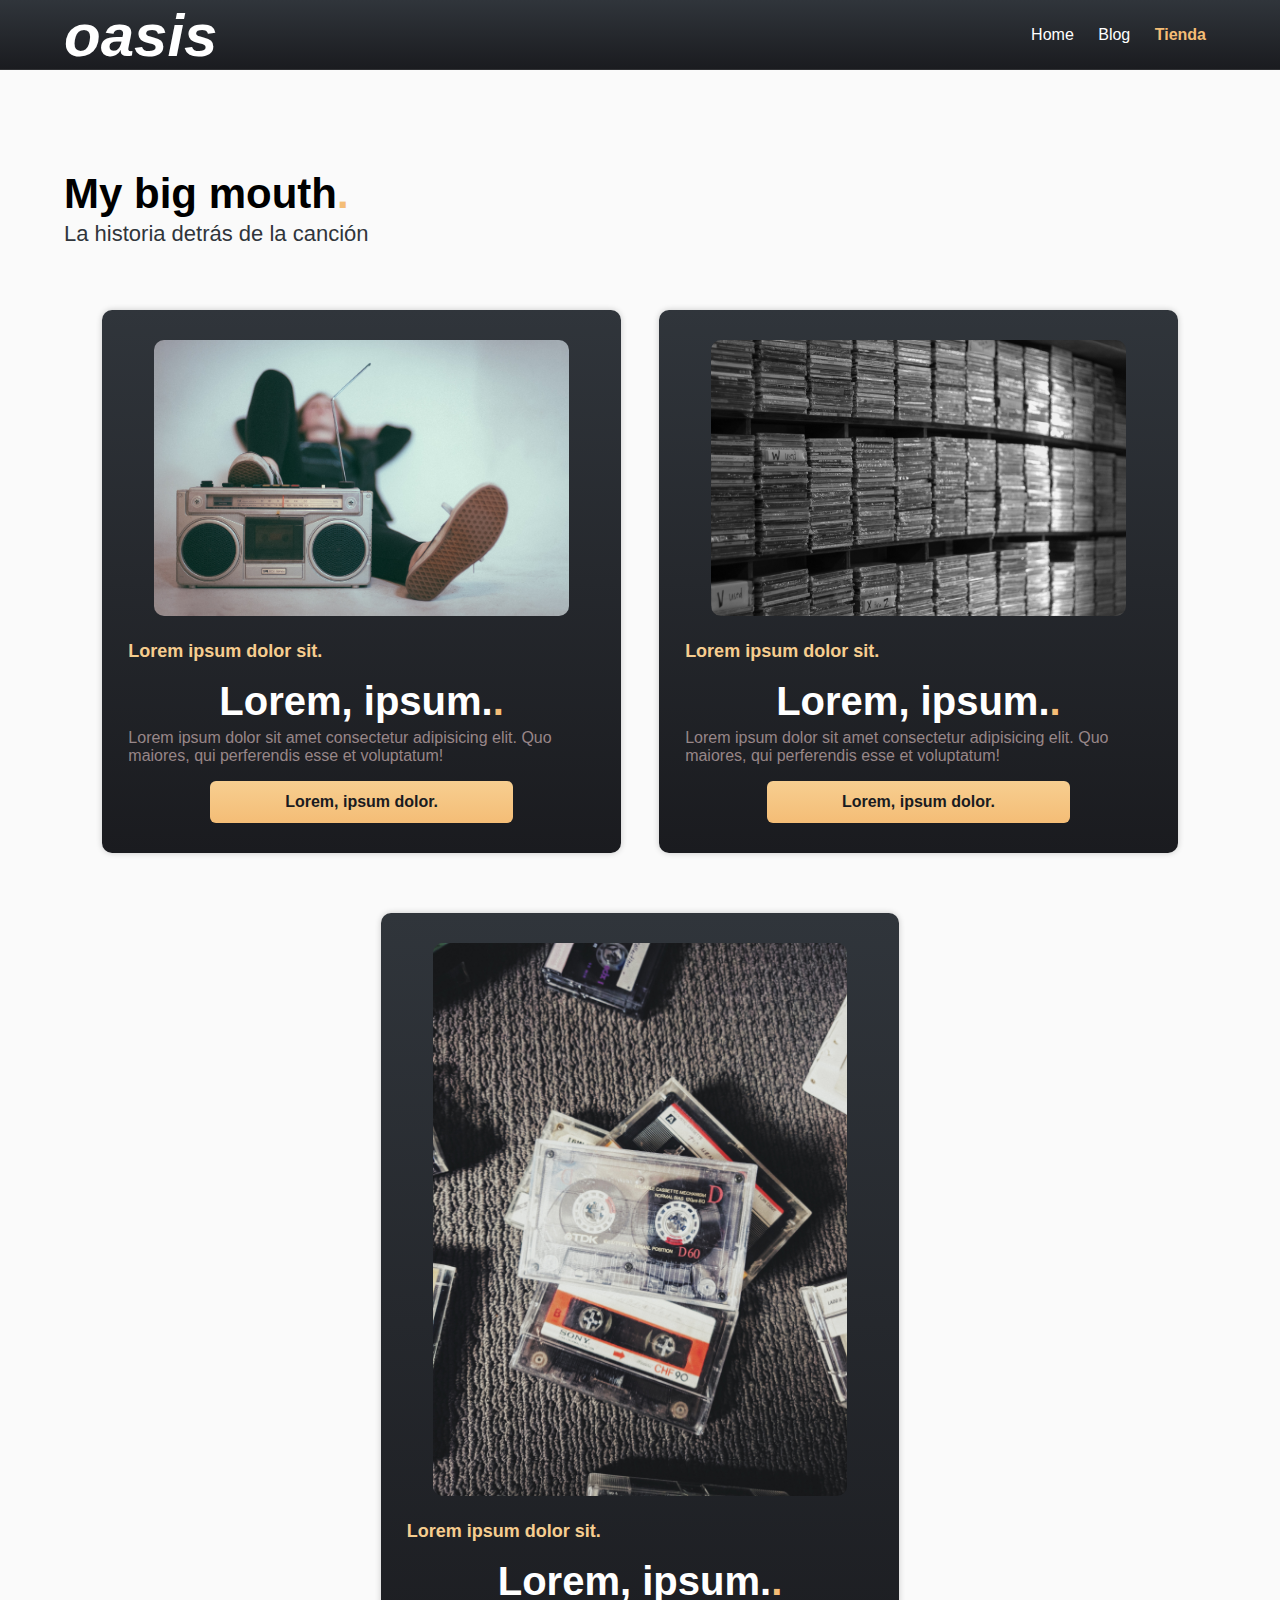
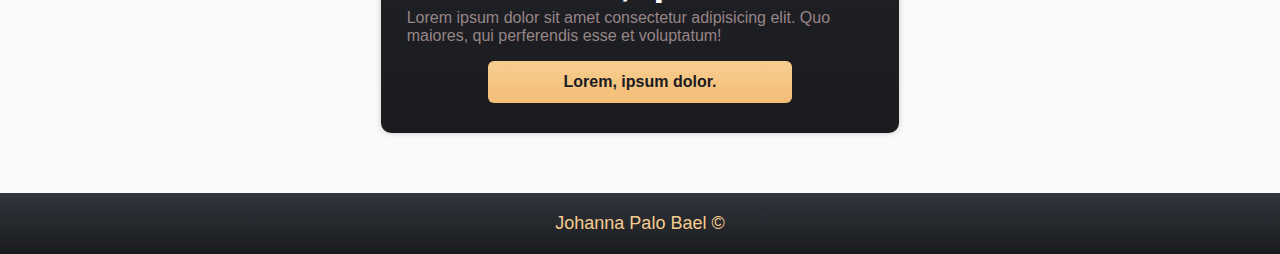
==== blog.html @ 4838f8a0 "First commit" ====
<!DOCTYPE html>
<html lang="en">

<head>
    <meta charset="UTF-8">
    <meta name="viewport" content="width=device-width, initial-scale=1.0">
    <!-- Box icons -->
    <link href='https://cdn.jsdelivr.net/npm/boxicons@2.0.5/css/boxicons.min.css' rel='stylesheet'>
    <!-- Font Awesome -->
    <link rel="stylesheet" href="https://cdnjs.cloudflare.com/ajax/libs/font-awesome/5.14.0/css/all.min.css" />
    <!-- Estilos CSS -->
    <link rel="stylesheet" href="css/styles.css">   
    <title>Blog</title>
</head>

<body>
    <header class="hero">
        <nav class="nav__hero">
            <div class="container nav__container">
                <div class="logo">
                    <h2 class="logo__name">oasis</h2>
                </div>
                <div class="links">
                    <a href="index.html" class="link">Home</a>
                    <a href="#" class="link">Blog</a>
                    <a href="tienda.html" class="link link--active">Tienda</a>
                </div>
            </div>
        </nav>
    </header>

        <section class="services">
            <div class="container">
                <h2 class="subtitle" id="tituloPrueba">My big mouth<span class="point">.</span></h2>
                <p class="copy__section">La historia detrás de la canción</p>

                <article class="container-cards">
                    <div class="card">
                        <img src="resourses/image1.jpg" class="card__img">
                        <div class="cards__text">
                            <p class="card__list">Lorem ipsum dolor sit.</p>
                            <h3 class="card__title">Lorem, ipsum.<span class="point">.</span></h3>
                            <p class="card__copy">Lorem ipsum dolor sit amet consectetur adipisicing elit. Quo maiores,
                                qui perferendis esse et voluptatum!</p>
                            <a href="#" class="card__button">Lorem, ipsum dolor.</a>
                        </div>
                    </div>
                    <div class="card">
                        <img src="resourses/image2.jpg" class="card__img">
                        <div class="cards__text">
                            <p class="card__list">Lorem ipsum dolor sit.</p>
                            <h3 class="card__title">Lorem, ipsum.<span class="point">.</span></h3>
                            <p class="card__copy">Lorem ipsum dolor sit amet consectetur adipisicing elit. Quo maiores,
                                qui perferendis esse et voluptatum!</p>
                            <a href="#" class="card__button">Lorem, ipsum dolor.</a>
                        </div>
                    </div>
                    <div class="card">
                        <img src="resourses/image3.jpg" class="card__img">
                        <div class="cards__text">
                            <p class="card__list">Lorem ipsum dolor sit.</p>
                            <h3 class="card__title">Lorem, ipsum.<span class="point">.</span></h3>
                            <p class="card__copy">Lorem ipsum dolor sit amet consectetur adipisicing elit. Quo maiores,
                                qui perferendis esse et voluptatum!</p>
                            <a href="#" class="card__button">Lorem, ipsum dolor.</a>
                        </div>
                    </div>
                </article>
            </div>
        </section>
    <footer class="footer">
        <p>Johanna Palo Bael &copy;</p>
    </footer>
</body>
    <!-- SCRIPTS -->
    <script src="js/scripts_index.js"></script>
    <script src="js/scripts_comunes.js"></script>
    <!-- JQUERY -->
    <script src="https://code.jquery.com/jquery-3.5.1.js"></script>
</html>
---- css/styles.css ----
@import url("https://fonts.googleapis.com/css2?family=Roboto:wght@300;400;700&display=swap");

:root {
  --gold1: #F4BD76;
  --gold2: #F6CD8F;
  --gray: #ffffff80;
  --gray2: #f7d9d990;
  --black1: #1A1B1F;
  --black2: #30353B;
  --shadow: 0 8px 8px;
  --color_shadow: #00000033;
}

* {
  margin: 0;
  padding: 0;
  box-sizing: border-box;
  font-family: helvetica, sans-serif;
}

.texto-centrado {
  display: block;
  text-align: center;
}

.tu-compra {
  display: flex;
  flex-direction: row;
  margin: 0 40px;
}

.ppc3 {
  display: flex;
  flex-direction: column;
  padding: 0 100px 0 30px;
  justify-content: space-evenly;
  font-size: 30px;
}

.container {
  width: 90%;
  max-width: 1200px;
  margin: 0 auto;
  overflow: hidden;
  padding: 100px 0 0px 0;
  height: auto;
}

.conteiner {
  width: 90%;
  max-width: 1200px;
  margin: 0 auto;
  overflow: hidden;
  padding: 100px 0 0px 0;
  height: auto;
}

.container--modifier {
  width: 60%;
}

.hero {
  width: 100%;
  background: linear-gradient(180deg, var(--black2) 0%, var(--black1) 100%);
}

.nav__hero {
  color: #fff;
  height: 70px;
  border-bottom: 1px solid rgba(255, 255, 255, 0.1);
}

.nav__container {
  display: flex;
  align-items: center;
  justify-content: space-between;
  height: inherit;
  padding: 0;
}

.logo__name {
  font-family: helvetica;
  font-size: 60px;
  font-style: oblique;
}

.logo__name--modifier {
  color: #FFF;
  font-family: helvetica;
  font-size: 32px;
  font-style: oblique;
}

.link {
  display: inline-block;
  color: inherit;
  text-decoration: none;
  font-weight: 300;
  padding: 10px;
}

.link--active {
  color: var(--gold1);
  font-weight: 700;
}

.point {
  color: var(--gold1);
}

.main__index {
  background: linear-gradient(180deg, var(--black2) 0%, var(--black1) 100%);
  padding-bottom: 30px;
}

.hero__main {
  display: flex;
  justify-content: space-between;
  align-items: center;
  padding: 2rem;

}

.mockup {
  object-fit: cover;
  width: 48%;
  max-height: 90vh;
}

.hero__textos {
  width: 48%;
}

.title {
  font-size: 56px;
  font-weight: 300;
  color: #fff;
}

.title--active {
  color: var(--gold1);
  font-weight: 700;
}

.copy {
  font-size: 24px;
  color: var(--gray);
  text-shadow: var(--shadow) var(--color_shadow);
  margin: 15px 0;
}

.copy__active {
  font-weight: 700;
}

.cta {
  padding: 11px 20px;
  margin: 15px auto;
  background: linear-gradient(180deg, #F7CE90 0%, #F4BD76 100%);
  text-decoration: none;
  color: var(--black2);
  font-weight: 700;
  box-shadow: var(--shadow) var(--color_shadow);
  border-radius: 6px;
}

#insertarForm form {
  padding: 1rem;
  background-color: gray;
  border-radius: 7px;
  margin-bottom: 2rem;
  max-width: 300px;
}

#insertarForm h2 {
  text-align: center;
  margin-bottom: 1rem;
}

.blanco {
  color: white;
}

#cambiar {
  padding-top: 1rem;
}

#formulario-staff {
  display: flex;
  flex-direction: column;
}

/* TOTAL*/
.total {
  display: flex;
  justify-content: center;
  flex-direction: row;
  margin: 39px;
}

/* services */
.services {
  background: #fafafa;
}

.subtitle {
  font-size: 42px;
}

.subtitle--modifier {
  text-align: center;
  margin-bottom: 16px;
}

.copy__section {
  color: var(--black2);
  font-size: 22px;
  line-height: 32px;
  margin-bottom: 60px;
}

.copy__section--modifier {
  text-align: center;
  margin: 20px;
}

.container-cards {
  display: flex;
  justify-content: space-between;
  align-items: center;
  flex-wrap: wrap;
}

.card {
  width: 30%;
  padding: 30px 0;
  overflow: hidden;
  background: linear-gradient(180deg, var(--black2) 0%, var(--black1) 100%);
  border-radius: 10px;
  position: relative;
  text-align: right;
  margin-bottom: 60px;
  box-shadow: 0 0 6px var(--color_shadow);
}

.card__img {
  display: flex;
  margin: 0 auto;
  width: 80%;
  object-fit: cover;
  border-radius: 10px;
}

.cards__text {
  text-align: left;
  width: 90%;
  margin: 0 auto;
}

.card__list {
  color: var(--gold2);
  font-weight: 700;
  margin: 25px 0 12px;
  font-size: 18px;
}

.card__title {
  text-align: center;
  font-size: 40px;
  color: #fff;
  margin: 0 auto;
  padding: 5px;
}

.card__copy {
  color: var(--gray2);
  margin-bottom: 16px;
}

.card__button {
  display: block;
  margin: 0 auto;
  background: linear-gradient(180deg, #F7CE90 0%, #F4BD76 100%);
  border-radius: 6px;
  text-decoration: none;
  width: 65%;
  color: var(--black1);
  font-weight: 800;
  text-align: center;
  padding: 12px 0;
}

.card__date {
  color: var(--gold2);
  font-size: 18px;
  font-weight: bold;
  margin-bottom: 16px;
}

.container-bg {
  display: flex;
  justify-content: space-between;
  align-items: center;
  flex-wrap: wrap;
}

.background {
  width: 68%;
  height: 290px;
  border-radius: 10px;
  position: relative;
  margin-bottom: 60px;
}

.background__img {
  width: 100%;
  height: 100%;
  object-fit: cover;
  border-radius: inherit;
}

.background__text {
  position: absolute;
  width: 100%;
  bottom: 30px;
  left: 15px;
  color: #fff;
}

.background__title {
  font-size: 24px;
  margin-bottom: 4px;
}

.testimony {
  background: #fafafa;
}

.testimony-container {
  display: flex;
  justify-content: space-between;
  align-items: center;
  flex-wrap: wrap;
}

.testimony__card {
  width: 30%;
  height: 500px;
  background: linear-gradient(180deg, var(--black2) 0%, var(--black1) 100%);
  border-radius: 10px;
  position: relative;
  margin-bottom: 30px;
}

.testimony__img {
  width: 100%;
  height: 100%;
  border-radius: inherit;
  object-fit: cover;
  object-position: center top;
}

.testimony__copy {
  position: absolute;
  bottom: 20px;
  left: 5%;
  width: 90%;
  background: linear-gradient(180deg, var(--black2) 0%, var(--black1) 100%);
  color: #fff;
  margin: 0 auto;
  border-radius: 10px;
  box-shadow: var(--shadow) var(--color_shadow);
  padding: 15px 8px;
  display: flex;
  align-items: center;
}

.testimony__copy--modifier {
  background: none;
  box-shadow: none;
}

.testimony__logo {
  font-size: 40px;
  margin-right: 15px;
  display: inline-block;
}

.testimony__name {
  font-size: 24px;
  line-height: 28px;
}

.testimony__position {
  color: var(--gray);
}

.testimony__text {
  padding: 40px 0;
  width: 90%;
  margin: 0 auto;
  color: #fff;
}

.google__logo {
  margin-bottom: 20px;
}

.testimony__history {
  font-size: 21px;
  font-weight: 300;
}

.testimony__info {
  width: 70%;
}

.logo--picture {
  width: 40px;
  height: 40px;
  object-fit: cover;
  border-radius: 50%;
  object-position: center top;
}

/* check */
.check {
  display: flex;
  justify-content: space-evenly;
  flex-wrap: wrap;
  margin: 30px auto;
}

.check__item {
  width: 30%;
  padding-right: 10px;
  display: flex;
  border-right: 2px solid var(--black2);
}

.bx-check {
  background: linear-gradient(180deg, var(--black2) 0%, var(--black1) 100%);
  display: inline-block;
  width: 40px;
  height: 40px;
  text-align: center;
  margin-right: 20px;
  color: #fff;
  border-radius: 50%;
  font-size: 40px;
}

.check__number {
  font-weight: 700;
}

.check__copy {
  font-weight: 400;
}

.newsletter {
  width: 60%;
  margin: 0 auto;
  margin-top: 40px;
  height: auto;
  font-family: inherit;
  position: relative;
  border-radius: 6px;
}

.newsletter--modifier {
  margin: 0;
  width: 80%;
}

.newsletter__input {
  display: flex;
  margin: 0 auto;
  width: 70%;
  height: 100%;
  padding: 10px 10px;
  outline: none;
  font-family: inherit;
  border-radius: 6px;
  border: 1px solid var(--black1);
  text-align: center;
}

.newsletter__submit {
  position: absolute;
  right: 8px;
  top: 10%;
  height: 80%;
  background: linear-gradient(180deg, var(--black2) 0%, var(--black1) 100%);
  color: #fff;
  padding: 0 15px;
  border: none;
  border-radius: 6px;
  font-family: inherit;
  font-weight: 700;
  cursor: pointer;
}

fieldset {
  border-style: none;
}

fieldset .list__staff {
  list-style: none;
  text-align: center;
  margin: 5px;
  padding: 10px;
}

fieldset .list__staff li {
  margin: 7px;
}

.footer {
  color: var(--gold2);
  padding: 20px;
  width: 100%;
  background: linear-gradient(180deg, var(--black2) 0%, var(--black1) 100%);
  text-align: center;
  font-size: 18px;
}

.footer__caption {
  display: flex;
  flex-wrap: wrap-reverse;
  justify-content: space-evenly;
}

.title__footer {
  font-size: 24px;
  margin-bottom: 32px;
}

.download {
  width: 50%;
}

.download__app {
  display: flex;
}

.download__item {
  display: flex;
  padding: 18px 12px;
  border-radius: 6px;
  border: 1px solid var(--black2);
  width: 42%;
  align-items: center;
  margin-right: 20px;
  margin-bottom: 16px;
}

.download__logo {
  font-size: 40px;
  margin-right: 20px;
}

.download__title {
  font-size: 18px;
}

.footer__copy {
  width: 100%;
  color: var(--black2);
  display: flex;
  flex-wrap: wrap;
}

.copyright {
  width: 100%;
}

.politica__privacidad {
  color: inherit;
  text-decoration: none;
  display: inline-block;
  margin-top: 10px;
}

.politica__privacidad:hover {
  text-decoration: underline;
}

.politica__privacidad--margin {
  margin-right: 10px;
}

.get-email {
  width: 50%;
}

.socialmedia {
  margin-top: 24px;
  display: flex;
  color: var(--black2);
}

.socialmedia__icon {
  font-size: 18px;
  margin-right: 30px;
  display: inline-block;
}

.socialmedia__legend {
  color: var(--black2);
  margin-right: 16px;
}

.contact {
  display: flex;
  width: 100%;
  flex-wrap: wrap;
  color: #fff;
}

.item__contact {
  width: 25%;
  padding: 60px 0;
  text-align: center;
  background: linear-gradient(180deg, var(--black2) 0%, var(--black1) 100%);
}

.item__contact--gold {
  background: linear-gradient(180deg, #F7CE90 0%, #F4BD76 100%);
  color: var(--black1);
}

.contact__icon {
  font-size: 14px;
  color: var(--gold1);
  line-height: 20px;
  margin-right: 4px;
}

.contact__icon--modifier {
  color: var(--black1);
}

.contact__title {
  font-size: 16px;
  line-height: 20px;
}

.email {
  background-color: var(--gray);
  padding: 50px 100px;
}

/*BOTON GO UP*/
.go-top-container {
  position: fixed;
  bottom: 4rem;
  right: 4rem;
  width: 6.6 vrem;
  height: 6.6 vrem;
  z-index: -1;
}

.go-top-container .go-top-button {
  width: 0rem;
  height: 0rem;
  background: var(--gold1);
  border-radius: 50%;
  cursor: pointer;
  transition: .2s;
  top: 50%;
  left: 50%;
  transform: translate(-50%, -50%);
  z-index: -1;
}

i {
  position: absolute;
  font-size: 1.7rem;
  top: 48%;
  left: 50%;
  transform: translate(-50%, -50%) scale(0);
  color: black;
  transition: .2s;
}

.showed .go-top-button {
  animation: popup .3s ease-in-out;
  width: 3.5rem;
  height: 3.5rem;
  z-index: 11;
}

.showed {
  z-index: 12;
}

.showed i {
  transform: translate(-50%, -50%) scale(1);
}

@keyframes popup {
  0% {
    width: 0rem;
    height: 0rem;
  }

  50% {
    width: 6rem;
    height: 6rem;
  }

  100% {
    width: 3.5rem;
    height: 3.5rem;
  }
}

/*TIENDA*/
.item {
  display: flex;
  flex-direction: column;
  justify-content: space-between;
  width: 20rem;
  height: 30rem;
  padding: 30px 0;
  overflow: hidden;
  background: linear-gradient(180deg, var(--black2) 0%, var(--black1) 100%);
  border-radius: 10px;
  position: relative;
  text-align: right;
  margin-bottom: 60px;
  box-shadow: 0 0 6px var(--color_shadow);
}

.item-title {
  text-align: center;
  font-size: 26px;
  color: #fff;
  margin: 0 auto;
  padding: 15px;
}

.item-image {
  display: flex;
  margin: 0 auto;
  max-width: 15rem;
  object-fit: cover;
  border-radius: 10px;
}

.item-details {
  display: block;
  justify-content: center;
  align-items: center;
  margin: 0px 15px;
}

.item-details>.item-price {
  font-size: 1.5rem;
  color: var(--gold1);
  margin: 0 auto;
  display: flex;
  justify-content: center;
  margin-bottom: 14px;
}

/* ? SHOPPING CART */
.shopping-cart-items {
  padding: 20px 0px;
}

.shopping-cart-header {
  border-bottom: 1px solid #ccc;
}

.shopping-cart-image {
  max-width: 80px;
  border-radius: 20px;
}

.shopping-cart-quantity-input {
  max-width: 45px;
  border: 1px solid #ccc;
  border-radius: 5px;
  background: #eee;
  padding: 5px;
}

.shopping-cart-total {
  min-height: 96px;
}

/*MEDIA QUERYS*/
@media (min-width: 1081px) and (max-width: 10000px) {
  .mockup {
    width: 600px;
    height: auto;
  }

  .title {
    font-size: 50px;
  }

  .copy {
    font-size: 22px;
  }

  .container-cards {
    justify-content: space-evenly;
  }

  .services .card {
    width: 45%;
  }

  .background {
    width: 52%;
  }

  .card {
    width: 42%;
  }

  .testimony-container {
    justify-content: space-evenly;
  }

  .testimony__card {
    width: 45%;
  }

  .check__item {
    margin-bottom: 35px;
  }

  .newsletter {
    width: 80%;
  }

  .download {
    width: 100%;
  }

  .download__app {
    justify-content: space-between;
  }

  .download__item {
    width: 45%;
  }

  .get-email {
    width: 100%;
    margin-bottom: 40px;
  }

  .socialmedia__icon {
    font-size: 18px;
  }

  .socialmedia__legend {
    font-size: 18px;
  }
}

@media (min-width: 0px) and (max-width: 1080px) {

  main .container,
  footer .container {
    padding: 60px 0;
  }

  .nav__container {
    flex-wrap: wrap;
    flex-direction: column;
    justify-content: space-evenly;
  }

  .nav__hero {
    height: auto;
  }

  .logo {
    padding: 15px 0;
    text-align: center;
  }

  .links {
    padding-bottom: 10px;
    text-align: center;
  }

  .link {
    padding: 7px 10px;
  }

  .hero__main {
    flex-direction: column-reverse;
    justify-content: flex-end;
    min-height: 70px;
    height: auto;
    padding: 30px 0;
  }

  .hero__textos {
    width: 100%;
    text-align: center;
  }

  .mockup {
    width: 60%;
    margin-bottom: 20px;
  }

  .title {
    font-size: 35px;
  }

  .copy {
    font-size: 20px;
  }

  .subtitle {
    font-size: 35px;
    text-align: center;
  }

  .copy__section {
    font-size: 20px;
    text-align: center;
  }

  .services .card {
    width: 80%;
  }

  .check__item {
    width: 100%;
    border: none;
    padding: none;
    justify-content: center;
  }

  .container-bg {
    justify-content: space-evenly;
  }

  .card {
    margin-bottom: 40px;
    width: 65%;
  }

  .card__title {
    font-size: 35px;
  }

  .background {
    width: 65%;
    margin-bottom: 40px;
  }

  .background__copy {
    display: none;
  }

  .testimony__card {
    width: 65%;
  }

  .testimony__name {
    font-size: 20px;
  }

  .container--modifier {
    width: 80%;
  }

  .item__contact {
    width: 100%;
    padding: 30px 0;
  }
}
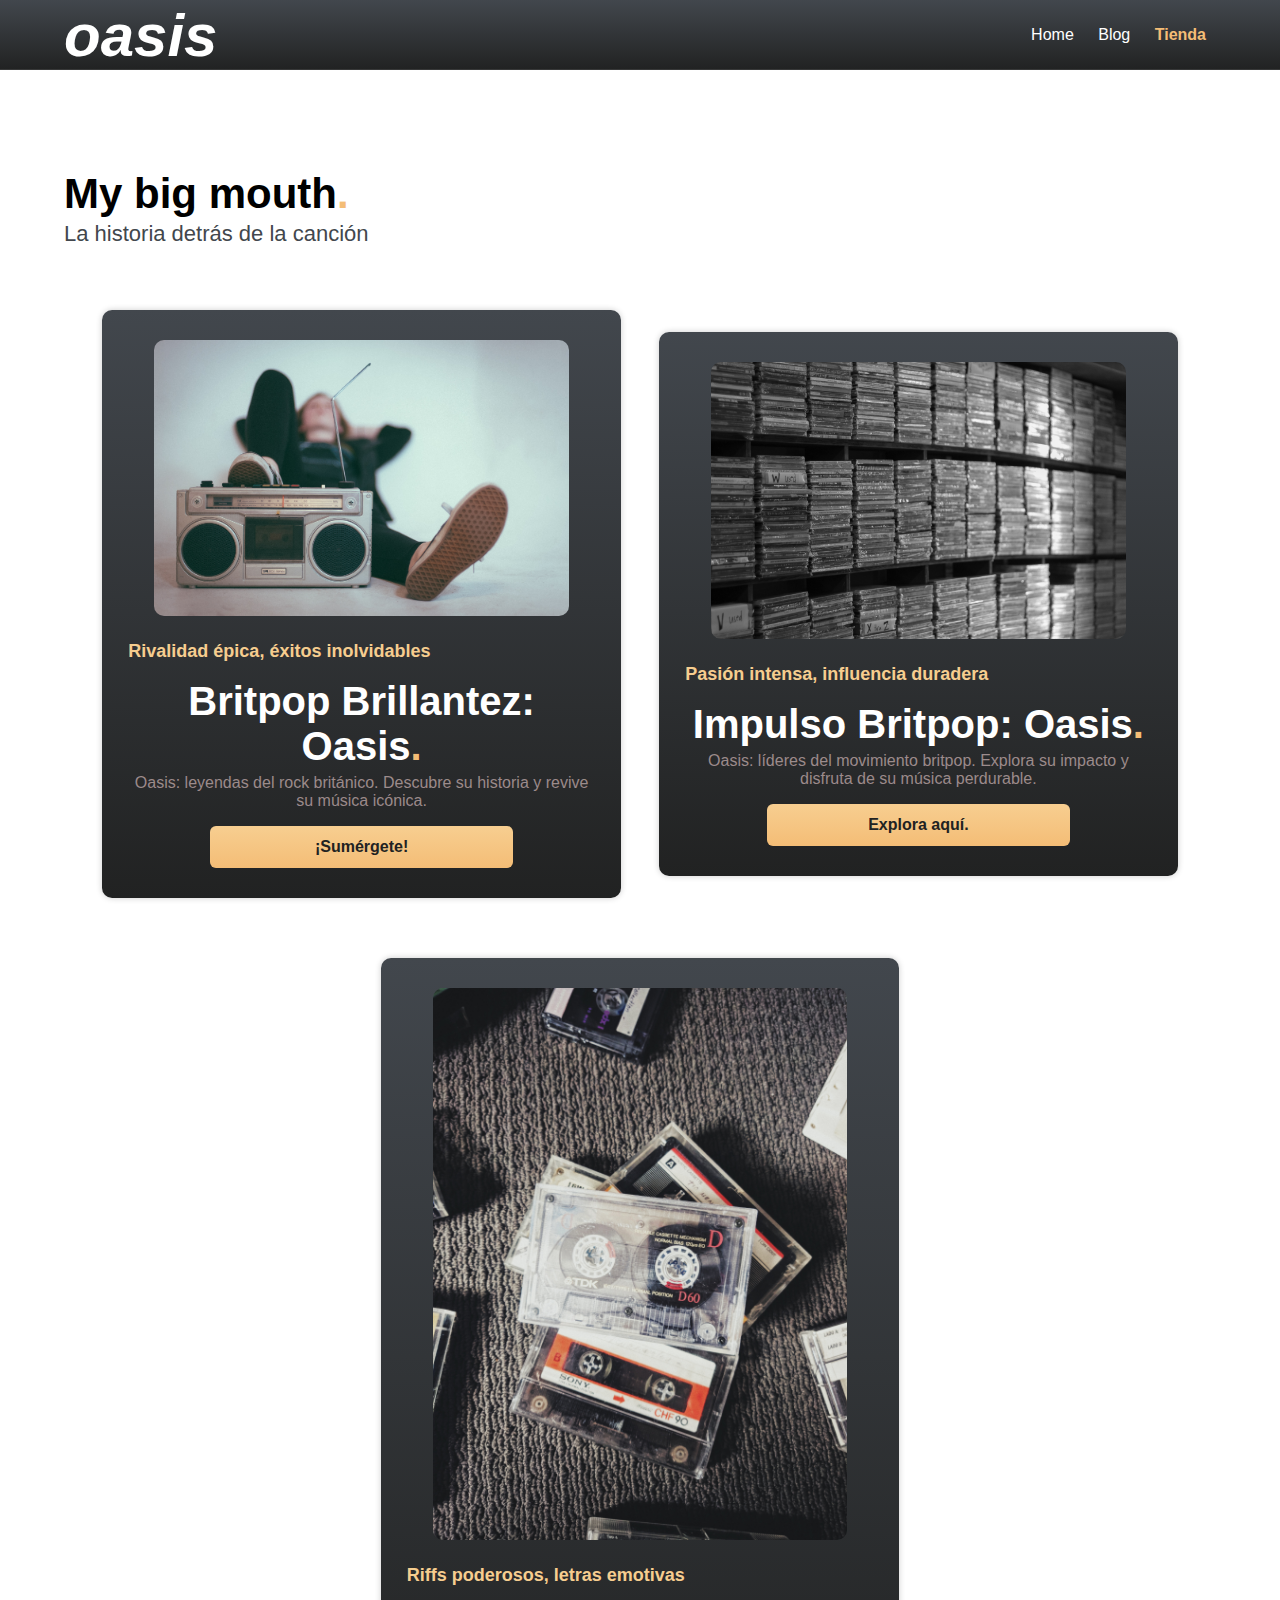
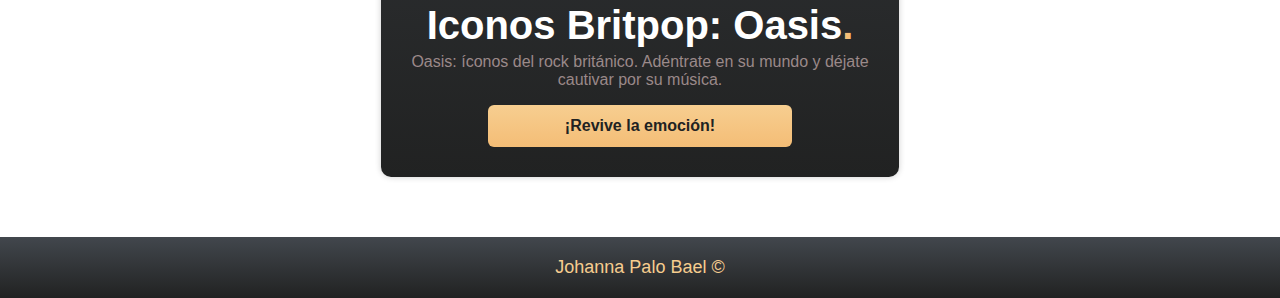
==== commit c476162b: "Agregué textos reales a los blogs" ====
--- a/blog.html
+++ b/blog.html
@@ -5,11 +5,11 @@
     <meta charset="UTF-8">
     <meta name="viewport" content="width=device-width, initial-scale=1.0">
     <!-- Box icons -->
-    <link href='https://cdn.jsdelivr.net/npm/boxicons@2.0.5/css/boxicons.min.css' rel='stylesheet'>
+    <link href="https://cdn.jsdelivr.net/npm/boxicons@2.0.5/css/boxicons.min.css' rel='stylesheet">
     <!-- Font Awesome -->
     <link rel="stylesheet" href="https://cdnjs.cloudflare.com/ajax/libs/font-awesome/5.14.0/css/all.min.css" />
     <!-- Estilos CSS -->
-    <link rel="stylesheet" href="css/styles.css">   
+    <link rel="stylesheet" href="css/styles.css">
     <title>Blog</title>
 </head>
 
@@ -18,7 +18,7 @@
         <nav class="nav__hero">
             <div class="container nav__container">
                 <div class="logo">
-                    <h2 class="logo__name">oasis</h2>
+                    <h2 class="logo__name"><a href="./index.html">oasis</a></h2>
                 </div>
                 <div class="links">
                     <a href="index.html" class="link">Home</a>
@@ -38,31 +38,28 @@
                     <div class="card">
                         <img src="resourses/image1.jpg" class="card__img">
                         <div class="cards__text">
-                            <p class="card__list">Lorem ipsum dolor sit.</p>
-                            <h3 class="card__title">Lorem, ipsum.<span class="point">.</span></h3>
-                            <p class="card__copy">Lorem ipsum dolor sit amet consectetur adipisicing elit. Quo maiores,
-                                qui perferendis esse et voluptatum!</p>
-                            <a href="#" class="card__button">Lorem, ipsum dolor.</a>
+                            <p class="card__list">Rivalidad épica, éxitos inolvidables</p>
+                            <h3 class="card__title">Britpop Brillantez: Oasis<span class="point">.</span></h3>
+                            <p class="card__copy">Oasis: leyendas del rock británico. Descubre su historia y revive su música icónica.</p>
+                            <a href="#" class="card__button">¡Sumérgete!</a>
                         </div>
                     </div>
                     <div class="card">
                         <img src="resourses/image2.jpg" class="card__img">
                         <div class="cards__text">
-                            <p class="card__list">Lorem ipsum dolor sit.</p>
-                            <h3 class="card__title">Lorem, ipsum.<span class="point">.</span></h3>
-                            <p class="card__copy">Lorem ipsum dolor sit amet consectetur adipisicing elit. Quo maiores,
-                                qui perferendis esse et voluptatum!</p>
-                            <a href="#" class="card__button">Lorem, ipsum dolor.</a>
+                            <p class="card__list">Pasión intensa, influencia duradera</p>
+                            <h3 class="card__title">Impulso Britpop: Oasis<span class="point">.</span></h3>
+                            <p class="card__copy">Oasis: líderes del movimiento britpop. Explora su impacto y disfruta de su música perdurable.</p>
+                            <a href="#" class="card__button">Explora aquí.</a>
                         </div>
                     </div>
                     <div class="card">
                         <img src="resourses/image3.jpg" class="card__img">
                         <div class="cards__text">
-                            <p class="card__list">Lorem ipsum dolor sit.</p>
-                            <h3 class="card__title">Lorem, ipsum.<span class="point">.</span></h3>
-                            <p class="card__copy">Lorem ipsum dolor sit amet consectetur adipisicing elit. Quo maiores,
-                                qui perferendis esse et voluptatum!</p>
-                            <a href="#" class="card__button">Lorem, ipsum dolor.</a>
+                            <p class="card__list">Riffs poderosos, letras emotivas</p>
+                            <h3 class="card__title">Iconos Britpop: Oasis<span class="point">.</span></h3>
+                            <p class="card__copy">Oasis: íconos del rock británico. Adéntrate en su mundo y déjate cautivar por su música.</p>
+                            <a href="#" class="card__button">¡Revive la emoción!</a>
                         </div>
                     </div>
                 </article>
--- a/css/styles.css
+++ b/css/styles.css
@@ -5,8 +5,8 @@
   --gold2: #F6CD8F;
   --gray: #ffffff80;
   --gray2: #f7d9d990;
-  --black1: #1A1B1F;
-  --black2: #30353B;
+  --black1: #212222;
+  --black2: #42474d;
   --shadow: 0 8px 8px;
   --color_shadow: #00000033;
 }
@@ -78,10 +78,18 @@
   padding: 0;
 }
 
-.logo__name {
+.logo__name a{
   font-family: helvetica;
   font-size: 60px;
   font-style: oblique;
+  font-weight: bolder;
+  color: white;
+  text-decoration: none;
+}
+a:hover{
+  text-decoration: none;
+  color: white;
+  font-weight: 900;
 }
 
 .logo__name--modifier {
@@ -147,6 +155,7 @@
   color: var(--gray);
   text-shadow: var(--shadow) var(--color_shadow);
   margin: 15px 0;
+  margin-right: 2rem;
 }
 
 .copy__active {
@@ -190,6 +199,23 @@
   flex-direction: column;
 }
 
+#discosUsuario{
+  padding: 0.3rem;
+  width: 12rem;
+  border-radius: 8px;
+}
+
+.eliminar{
+  display: none;
+}
+
+.enterateHref{
+  color: black;
+  font-weight: bolder;
+  text-decoration: none;
+
+}
+
 /* TOTAL*/
 .total {
   display: flex;
@@ -199,8 +225,8 @@
 }
 
 /* services */
-.services {
-  background: #fafafa;
+.main__tienda {
+  background: linear-gradient(180deg, var(--black2) 0%, var(--black1) 100%);
 }
 
 .subtitle {
@@ -275,6 +301,7 @@
 .card__copy {
   color: var(--gray2);
   margin-bottom: 16px;
+  text-align: center;
 }
 
 .card__button {
@@ -429,6 +456,7 @@
   justify-content: space-evenly;
   flex-wrap: wrap;
   margin: 30px auto;
+  text-align: center;
 }
 
 .check__item {
@@ -436,6 +464,7 @@
   padding-right: 10px;
   display: flex;
   border-right: 2px solid var(--black2);
+  justify-content: center;
 }
 
 .bx-check {
@@ -717,7 +746,7 @@
 }
 
 /*TIENDA*/
-.item {
+.disco {
   display: flex;
   flex-direction: column;
   justify-content: space-between;
@@ -733,7 +762,7 @@
   box-shadow: 0 0 6px var(--color_shadow);
 }
 
-.item-title {
+.tituloDisco {
   text-align: center;
   font-size: 26px;
   color: #fff;
@@ -741,7 +770,7 @@
   padding: 15px;
 }
 
-.item-image {
+.imagenDisco {
   display: flex;
   margin: 0 auto;
   max-width: 15rem;
@@ -756,7 +785,7 @@
   margin: 0px 15px;
 }
 
-.item-details>.item-price {
+.item-details>.precioDisco {
   font-size: 1.5rem;
   color: var(--gold1);
   margin: 0 auto;
